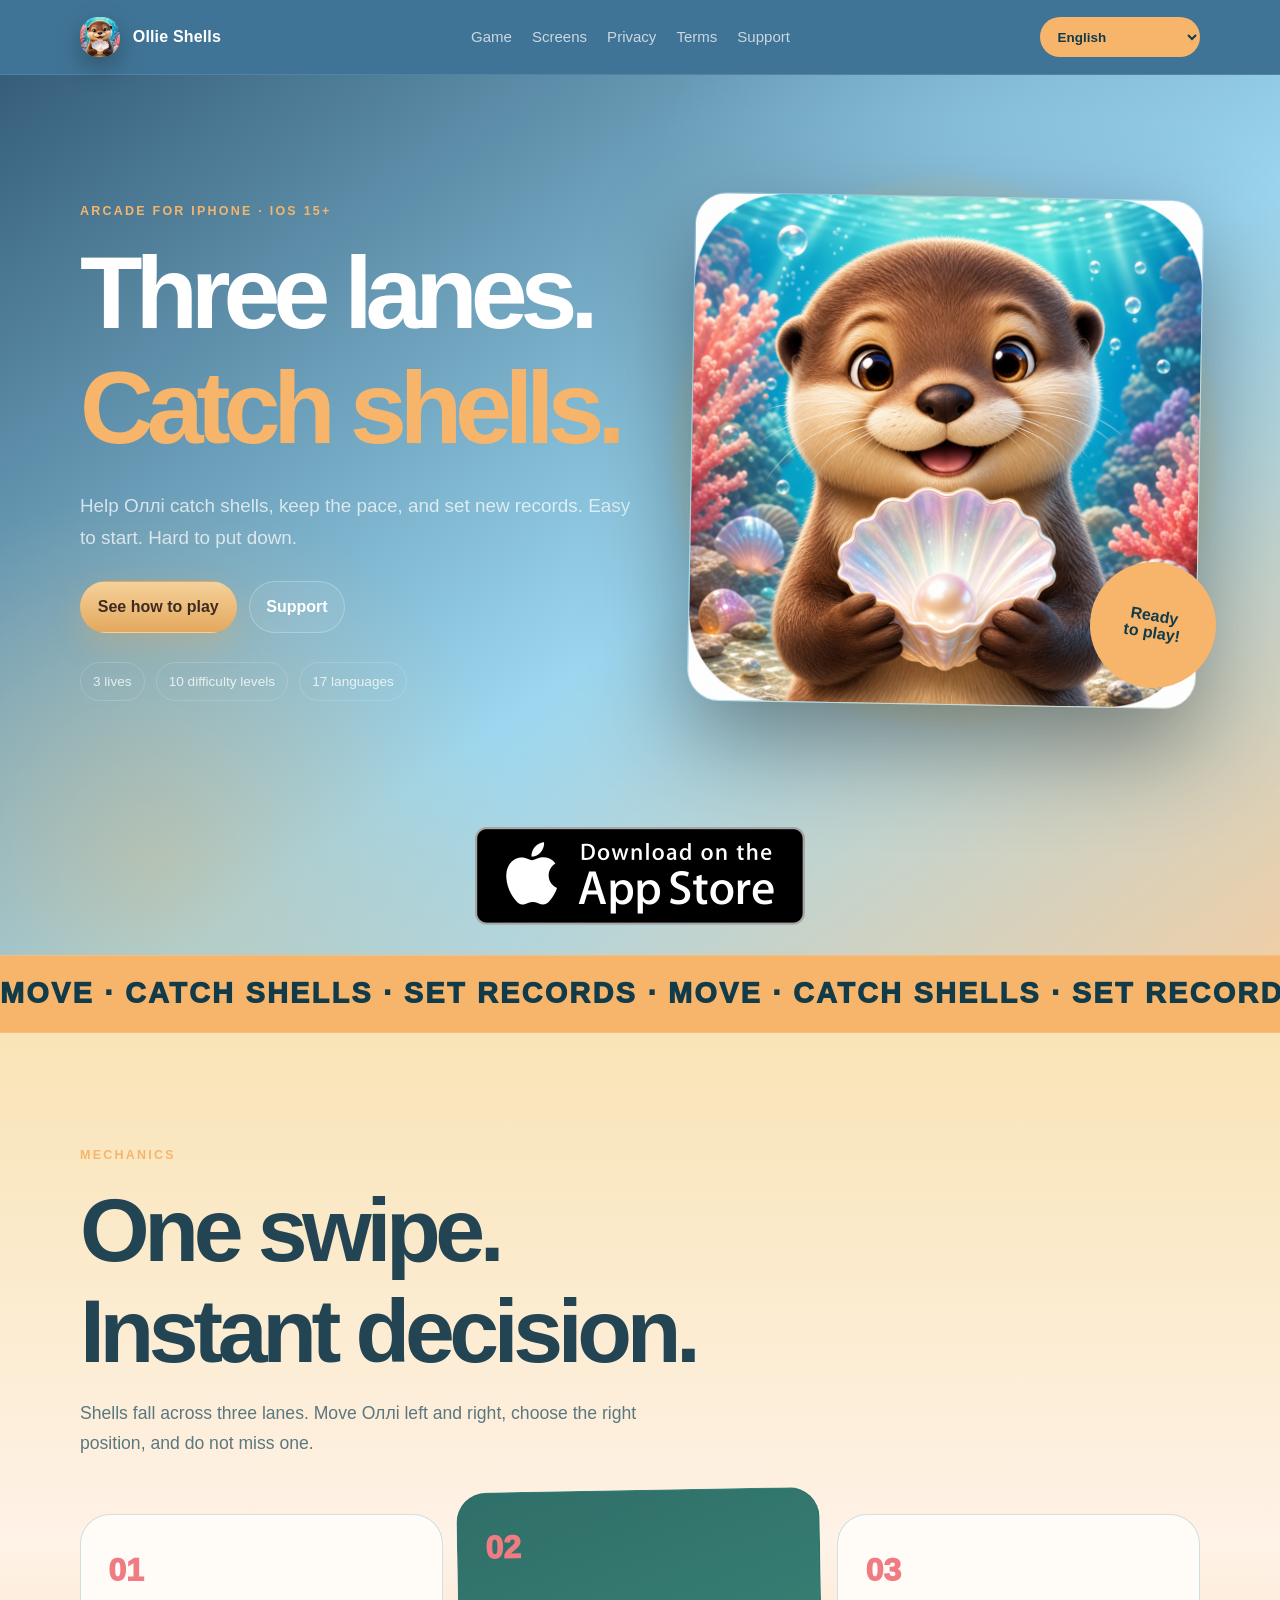
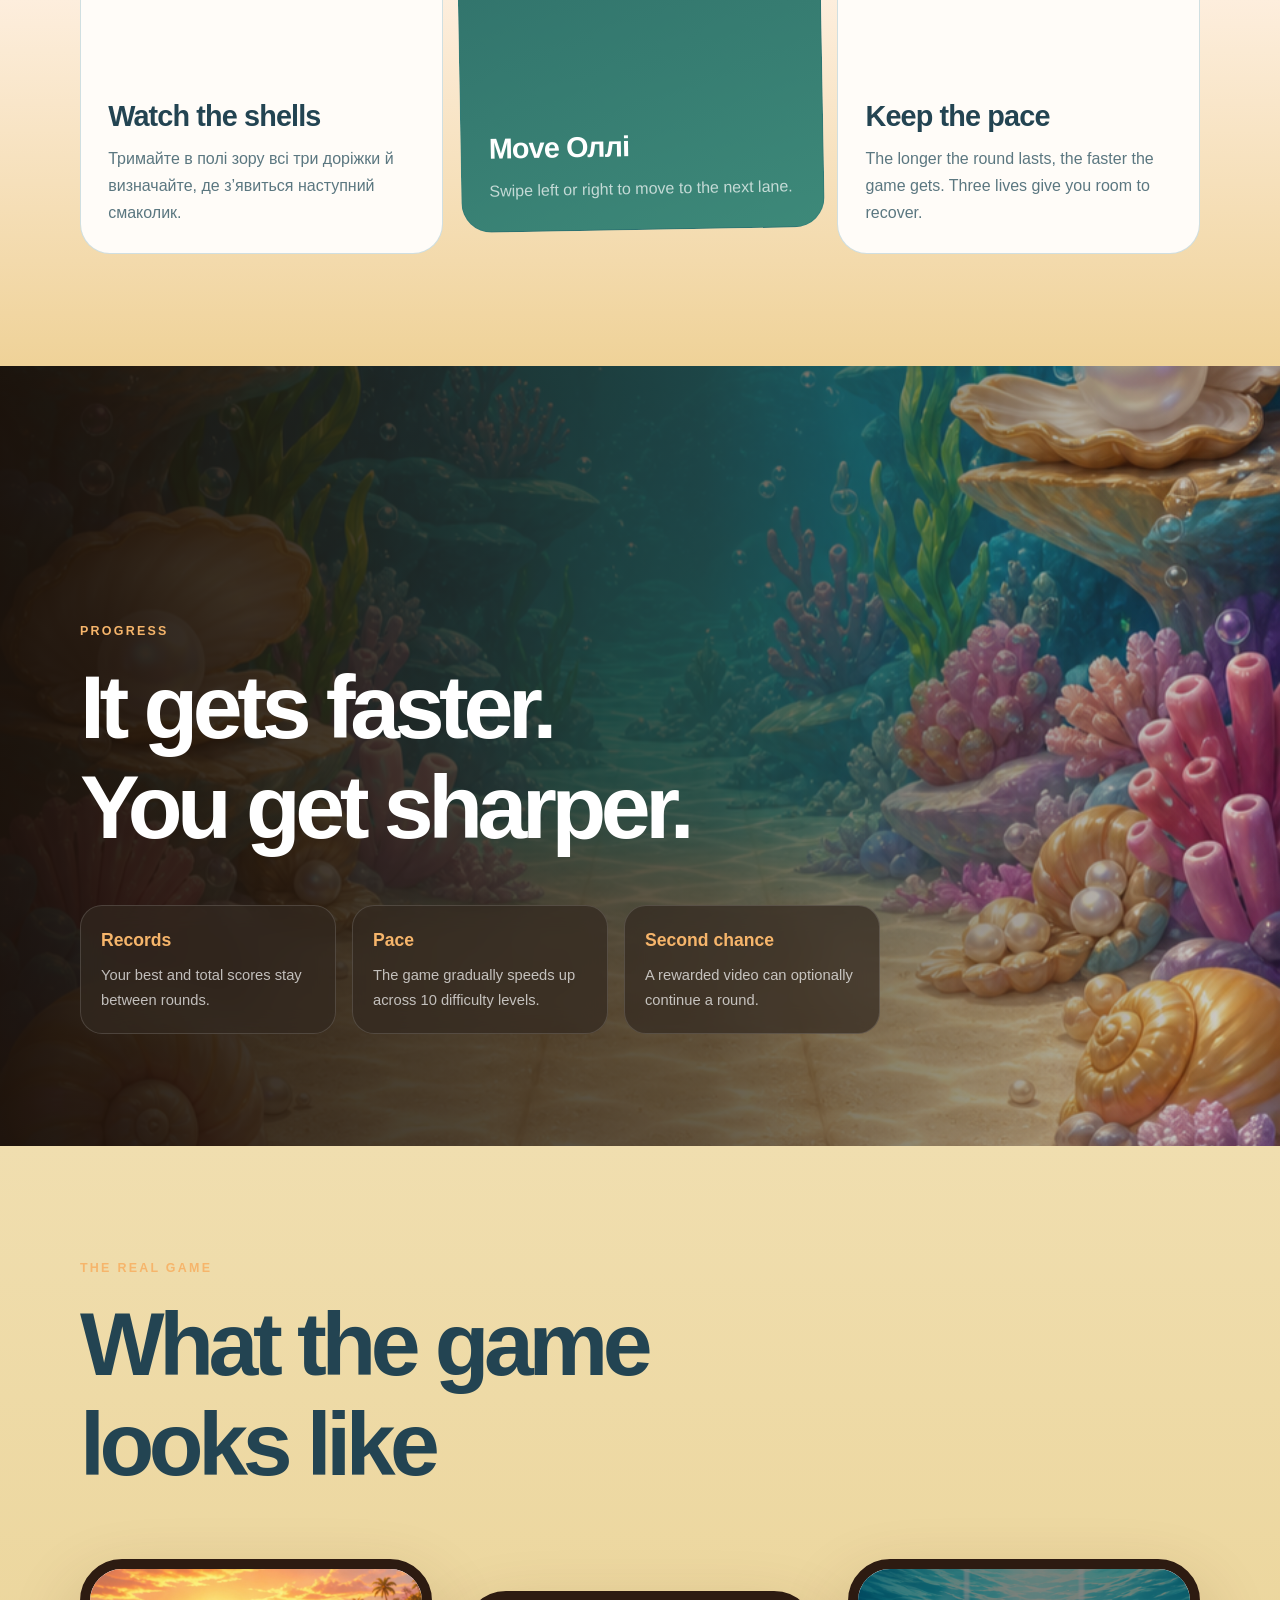
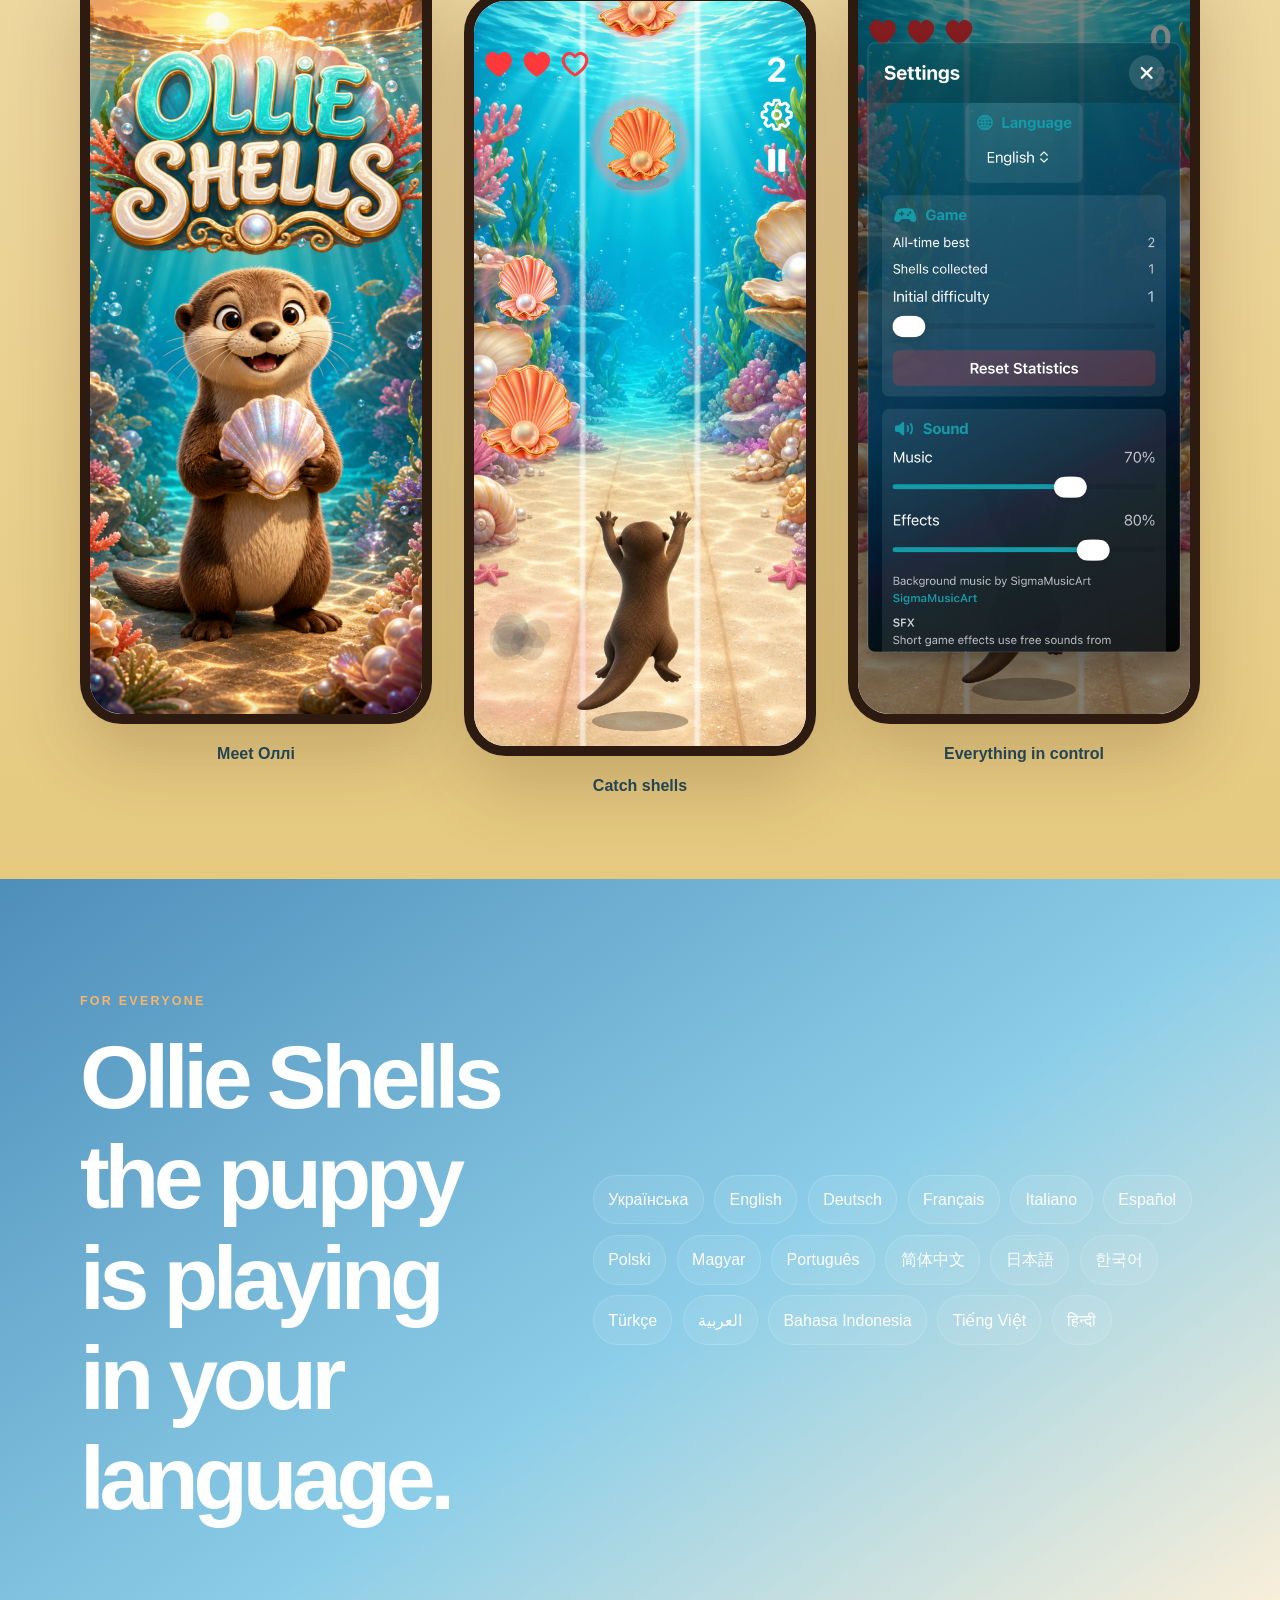
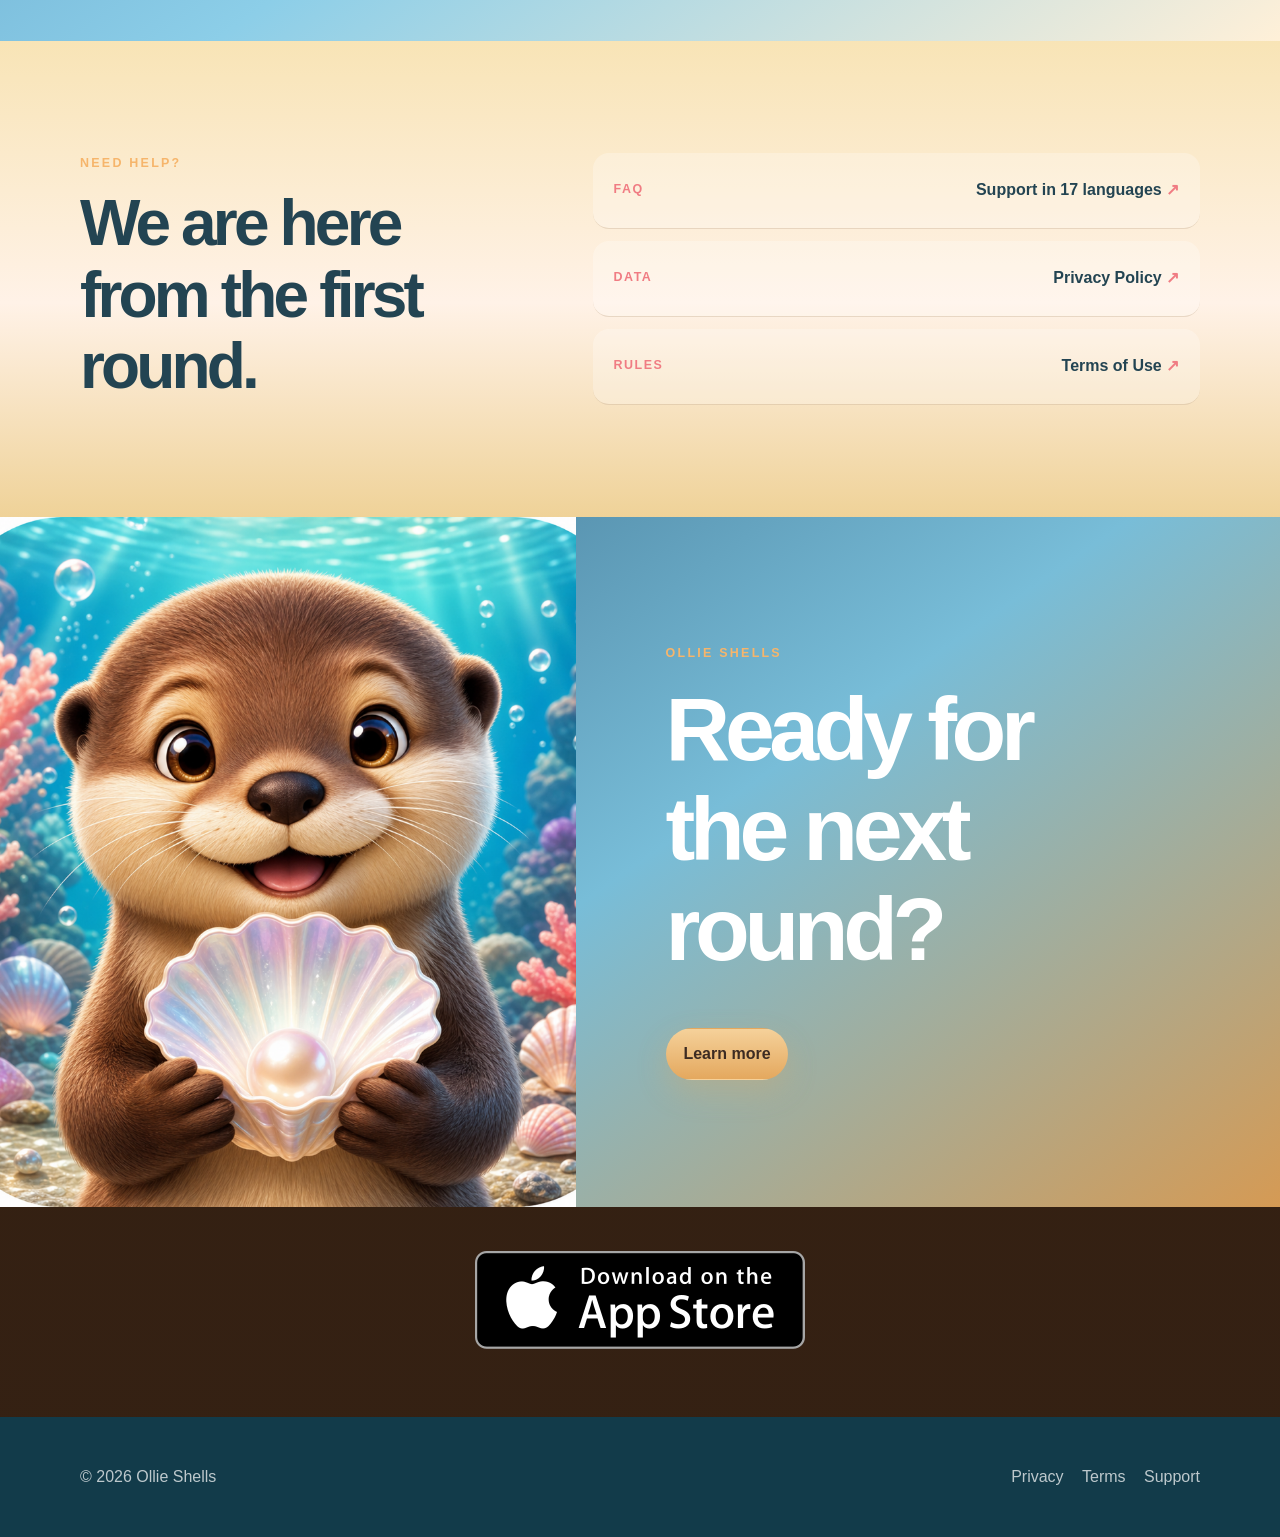
==== index.html @ 3561f8f3 "Publish initial GitHub Pages site" ====
<!doctype html>
<html lang="uk">
<head>
  <meta charset="utf-8">
  <meta name="viewport" content="width=device-width, initial-scale=1">
  <meta name="theme-color" content="#146A80">
  <meta name="description" content="Видреня Оллі — аркадна гра для iPhone, де Видреня Оллі збирає Мушлі на трьох доріжках.">
  <meta property="og:title" content="Видреня Оллі — мобільна аркада">
  <meta property="og:description" content="Три доріжки. Хрумкі Мушлі. Одне дуже спритне Видреня Оллі.">
  <meta property="og:image" content="images/ollieShellsIcon.png">
  <title>Видреня Оллі — мобільна аркада</title>
  <link rel="icon" type="image/png" href="images/ollieShellsIcon.png">
  <link rel="apple-touch-icon" href="images/ollieShellsIcon.png">
  <link rel="stylesheet" href="site.css?v=20260728-7">
</head>
<body class="home">
  <a class="skip-link" href="#main">Перейти до вмісту</a>
  <header class="topbar">
    <div class="shell topbar-inner">
      <a class="brand" href="index.html"><img class="brand-logo" src="images/ollieShellsIcon.png" alt=""><span>Видреня Оллі</span></a>
      <nav class="nav" aria-label="Навігація сайту">
        <a class="nav-link" href="#game">Гра</a>
        <a class="nav-link" href="#screens">Екрани</a>
        <a class="nav-link" href="privacy.html">Конфіденційність</a>
        <a class="nav-link" href="terms.html">Умови</a>
        <a class="nav-link" href="support.html">Підтримка</a>
      </nav>
      <div class="language-control site-language-control" data-language-control>
        <label for="language-select">Мова сайту</label>
        <select id="language-select" data-language-select aria-label="Мова сайту"></select>
      </div>
    </div>
  </header>

  <main id="main">
    <section class="game-hero">
      <div class="shell game-hero-grid">
        <div class="hero-copy">
          <p class="game-kicker">Аркада для iPhone · iOS 15+</p>
          <h1>Три доріжки.<br><em>Лови мушлі.</em></h1>
          <p class="hero-summary">Допоможіть видреняті Оллі ловити мушлі, тримати темп і ставити нові рекорди. Просто почати. Неможливо вчасно зупинитися.</p>
          <div class="hero-actions">
            <a class="button primary" href="#game">Дивитися, як грати</a>
            <a class="button ghost" href="support.html">Підтримка</a>
          </div>
          <div class="hero-facts"><span>3 життя</span><span>10 рівнів складності</span><span>17 мов</span></div>
        </div>
        <div class="hero-character">
          <div class="sun-disc"></div>
          <img src="images/ollieShellsIcon.png" alt="Мультяшне Видреня Оллі тримає мушлю">
          <span class="hero-sticker">Готовий<br>до гри!</span>
        </div>
      </div>
      <section class="app-store-band app-store-band-top" aria-label="App Store">
        <div class="shell app-store-band-inner">
          <a class="app-store-badge-link" href="https://apps.apple.com/" target="_blank" rel="noreferrer" aria-label="Download on the App Store">
            <img class="app-store-badge" src="images/appStoreBadge.png" alt="Download on the App Store">
          </a>
        </div>
      </section>
      <div class="marquee" aria-hidden="true"><div>РУХАЙСЯ · ЛОВИ МУШЛІ · СТАВ РЕКОРДИ · РУХАЙСЯ · ЛОВИ МУШЛІ · СТАВ РЕКОРДИ ·</div></div>
    </section>

    <section class="game-section" id="game">
      <div class="shell">
        <div class="section-heading">
          <p class="game-kicker">Механіка</p>
          <h2>Один свайп.<br>Миттєве рішення.</h2>
          <p>Мушлі падають трьома доріжками. Переміщуйте видреня Оллі ліворуч і праворуч, обирайте правильну позицію та не пропускайте жодної.</p>
        </div>
        <div class="mechanic-grid">
          <article class="mechanic-card"><span>01</span><h3>Стежте за мушлями</h3><p>Тримайте в полі зору всі три доріжки й визначайте, де з’явиться наступний смаколик.</p></article>
          <article class="mechanic-card featured"><span>02</span><h3>Рухайте видреня Оллі</h3><p>Проведіть пальцем ліворуч або праворуч, щоб перейти на сусідню доріжку.</p></article>
          <article class="mechanic-card"><span>03</span><h3>Тримайте темп</h3><p>Що довше триває раунд, то швидша гра. Три життя дають шанс виправити помилку.</p></article>
        </div>
      </div>
    </section>

    <section class="battle-section">
      <div class="battle-backdrop" role="img" aria-label="Затишна ігрова кімната з ліжком і розкиданими іграшками"></div>
      <div class="shell battle-copy">
        <p class="game-kicker">Прогрес</p>
        <h2>Стає швидше.<br>Ви стаєте точнішими.</h2>
        <div class="battle-points">
          <div><strong>Рекорди</strong><span>Найкращий і загальний рахунок зберігаються між раундами.</span></div>
          <div><strong>Темп</strong><span>Гра поступово прискорюється протягом 10 рівнів складності.</span></div>
          <div><strong>Другий шанс</strong><span>Винагороджуване відео дозволяє добровільно продовжити раунд.</span></div>
        </div>
      </div>
    </section>

    <section class="game-section screens-section" id="screens">
      <div class="shell">
        <div class="section-heading wide">
          <div><p class="game-kicker">Справжня гра</p><h2>Як виглядає гра</h2></div>
          <p>Видреня Оллі, мушлі, три доріжки та зручні налаштування — саме так гра виглядає на iPhone.</p>
        </div>
        <div class="phone-gallery" aria-label="Скриншоти Видреня Оллі">
          <figure class="phone phone-tall"><div class="phone-screen"><img src="images/screenshotSplash.png?v=20260727-4" alt="Лонч-екран Видреня Оллі" loading="lazy"></div><figcaption>Знайомство з видреням Оллі</figcaption></figure>
          <figure class="phone phone-center"><div class="phone-screen"><img src="images/screenshotGameplay.png?v=20260728-6" alt="Ігровий раунд із мушлями на трьох доріжках" loading="lazy"></div><figcaption>Лови мушлі</figcaption></figure>
          <figure class="phone phone-tall"><div class="phone-screen"><img src="images/screenshotSettings.png?v=20260727-4" alt="" loading="lazy"></div><figcaption>Усе під контролем</figcaption></figure>
        </div>
      </div>
    </section>

    <section class="languages-band">
      <div class="shell languages-grid">
        <div><p class="game-kicker">Для всіх</p><h2>Видреня Оллі грає<br>вашою мовою.</h2></div>
        <div class="language-cloud" aria-label="Підтримувані мови">
          <span>Українська</span><span>English</span><span>Deutsch</span><span>Français</span><span>Italiano</span><span>Español</span><span>Polski</span><span>Magyar</span><span>Português</span><span>简体中文</span><span>日本語</span><span>한국어</span><span>Türkçe</span><span>العربية</span><span>Bahasa Indonesia</span><span>Tiếng Việt</span><span>हिन्दी</span>
        </div>
      </div>
    </section>

    <section class="game-section support-strip">
      <div class="shell support-strip-grid">
        <div><p class="game-kicker">Потрібна допомога?</p><h2>Ми поруч із першого раунду.</h2></div>
        <div class="support-links">
          <a href="support.html"><span>FAQ</span><strong>Підтримка 17 мовами</strong></a>
          <a href="privacy.html"><span>Дані</span><strong>Політика конфіденційності</strong></a>
          <a href="terms.html"><span>Правила</span><strong>Умови використання</strong></a>
        </div>
      </div>
    </section>

    <section class="final-game-cta">
      <img src="images/ollieShellsIcon.png" alt="" aria-hidden="true">
      <div><p class="game-kicker">Видреня Оллі</p><h2>Готові до<br>наступного раунду?</h2><a class="button primary" href="support.html">Дізнатися більше</a></div>
    </section>

    <section class="app-store-band app-store-band-bottom" aria-label="App Store">
      <div class="shell app-store-band-inner">
        <a class="app-store-badge-link" href="https://apps.apple.com/" target="_blank" rel="noreferrer" aria-label="Download on the App Store">
          <img class="app-store-badge" src="images/appStoreBadge.png" alt="Download on the App Store">
        </a>
      </div>
    </section>
  </main>

  <footer class="footer"><div class="shell footer-inner"><span>© 2026 <span>Видреня Оллі</span></span><div class="footer-links"><a href="privacy.html">Конфіденційність</a><a href="terms.html">Умови</a><a href="support.html">Підтримка</a></div></div></footer>
  <script src="pageTranslationsV3.js?v=20260728-4" defer></script>
  <script src="siteI18n.js?v=20260728-1" defer></script>
  <script src="arcadeCompliance.js?v=20260728-1" defer></script>
</body>
</html>
---- site.css ----
:root {
  --ink: #123B4A;
  --navy: #146A80;
  --blue: #55D6DA;
  --blue-light: #CFF7F6;
  --paper: #FFF2E7;
  --paper-2: #FFFCF8;
  --text: #234452;
  --muted: #5B7780;
  --line: rgba(20, 106, 128, .2);
  --yellow: #F6B56B;
  --orange: #F07C83;
  --teal: #55D6DA;
  --sand: #EDB997;
  --white: #FFFFFF;
  --shadow: rgba(91, 64, 48, .16);
  --max: 1120px;
  --reading: 790px;
}

* {
  box-sizing: border-box;
}

html {
  scroll-behavior: smooth;
}

body {
  margin: 0;
  color: var(--text);
  background:
    radial-gradient(circle at 14% 14%, rgba(228, 184, 120, .30), transparent 20rem),
    radial-gradient(circle at 86% 20%, rgba(148, 203, 234, .28), transparent 26rem),
    radial-gradient(circle at 50% 92%, rgba(201, 135, 78, .14), transparent 30rem),
    linear-gradient(180deg, #FFFDF7 0%, var(--paper) 54%, #D7ECF7 100%);
  font-family: "Avenir Next", "Trebuchet MS", "Segoe UI", sans-serif;
  line-height: 1.7;
  text-rendering: optimizeLegibility;
  -webkit-font-smoothing: antialiased;
}

a {
  color: inherit;
  text-decoration: none;
}

a:not(.brand):not(.nav-link):not(.button):not(.page-card) {
  text-decoration-color: rgba(116, 77, 37, 0.42);
  text-underline-offset: 0.18em;
}

.shell {
  width: min(var(--max), calc(100% - 32px));
  margin-inline: auto;
}

.skip-link {
  position: fixed;
  top: 12px;
  left: 12px;
  z-index: 100;
  padding: 0.65rem 0.9rem;
  border-radius: 999px;
  color: var(--white);
  background: var(--ink);
  transform: translateY(-180%);
}

.skip-link:focus {
  transform: none;
}

.topbar {
  position: sticky;
  top: 0;
  z-index: 50;
  border-bottom: 1px solid rgba(255, 255, 255, 0.1);
  color: var(--white);
  background: rgba(18, 59, 74, 0.93);
  backdrop-filter: blur(22px) saturate(140%);
}

.topbar-inner {
  min-height: 74px;
  display: flex;
  align-items: center;
  justify-content: space-between;
  gap: 1.5rem;
}

.brand {
  display: inline-flex;
  align-items: center;
  gap: 0.8rem;
  font-weight: 800;
  letter-spacing: 0.01em;
}

.brand-logo {
  width: 2.5rem;
  height: 2.5rem;
  display: block;
  object-fit: cover;
  border-radius: 18px;
  box-shadow: 0 10px 26px rgba(0, 0, 0, 0.28);
}

.nav {
  display: flex;
  align-items: center;
  gap: 1.25rem;
}

.nav-link {
  color: rgba(255, 255, 255, 0.72);
  font-size: 0.94rem;
  transition: color 160ms ease;
}

.nav-link:hover,
.nav-link[aria-current="page"] {
  color: var(--yellow);
}

.nav-link.button {
  padding: 0.62rem 0.92rem;
  color: var(--ink);
  background: var(--yellow);
  border-radius: 999px;
  font-weight: 800;
}

.legal-hero {
  position: relative;
  overflow: hidden;
  color: var(--white);
  background:
    radial-gradient(circle at 82% 15%, rgba(243, 198, 77, 0.3), transparent 20rem),
    radial-gradient(circle at 12% 88%, rgba(103, 184, 172, 0.24), transparent 24rem),
    linear-gradient(145deg, #6d3e1a, #8d5620 58%, var(--blue));
}

.legal-hero::after {
  content: "";
  position: absolute;
  right: 7%;
  bottom: -5.5rem;
  width: 17rem;
  height: 17rem;
  border: 2.8rem dotted rgba(255, 255, 255, 0.08);
  border-radius: 50%;
  transform: rotate(17deg);
}

.legal-hero-inner {
  position: relative;
  z-index: 1;
  min-height: 400px;
  display: grid;
  align-content: center;
  padding-block: 5.5rem;
}

.legal-hero-inner > * {
  min-width: 0;
}

.legal-hero h1 {
  overflow-wrap: normal;
  word-break: normal;
  hyphens: none;
}

.language-control {
  width: 364px;
  max-width: 100%;
  display: grid;
  grid-template-columns: auto minmax(180px, 1fr);
  align-items: center;
  gap: 0.75rem;
  margin-bottom: 1.5rem;
  padding: 0.45rem 0.5rem 0.45rem 0.85rem;
  border: 1px solid rgba(255, 255, 255, 0.18);
  border-radius: 999px;
  color: rgba(255, 255, 255, 0.75);
  background: rgba(255, 255, 255, 0.07);
  font-size: 0.84rem;
  font-weight: 700;
}

.language-control select {
  width: 100%;
  min-width: 0;
  min-height: 38px;
  padding: 0 2.2rem 0 0.85rem;
  border: 0;
  border-radius: 999px;
  color: var(--ink);
  background: var(--yellow);
  font: inherit;
  font-weight: 800;
  cursor: pointer;
}

[dir="rtl"] .language-control select {
  padding: 0 0.85rem 0 2.2rem;
}

.topbar .language-control {
  flex: 0 0 auto;
  width: auto;
  max-width: none;
  grid-template-columns: 1fr;
  gap: 0;
  margin: 0;
  padding: 0;
  border: 0;
  background: transparent;
}

.topbar .language-control label {
  position: absolute;
  width: 1px;
  height: 1px;
  overflow: hidden;
  clip: rect(0 0 0 0);
  white-space: nowrap;
}

.topbar .language-control select {
  width: 160px;
  min-height: 40px;
  max-width: 180px;
}

.kicker {
  margin: 0 0 0.8rem;
  color: var(--yellow);
  font-size: 0.78rem;
  font-weight: 800;
  letter-spacing: 0.16em;
  text-transform: uppercase;
}

h1,
h2,
h3 {
  line-height: 1.12;
  letter-spacing: -0.03em;
}

h1 {
  max-width: 820px;
  margin: 0;
  font-size: clamp(2.9rem, 7vw, 6.4rem);
}

.legal-hero .lead {
  max-width: 700px;
  margin: 1.25rem 0 0;
  color: rgba(255, 255, 255, 0.74);
  font-size: clamp(1.05rem, 2vw, 1.3rem);
}

.hero-actions {
  display: flex;
  flex-wrap: wrap;
  gap: 0.75rem;
  margin-top: 1.7rem;
}

.button {
  display: inline-flex;
  align-items: center;
  justify-content: center;
  min-height: 48px;
  padding: 0.72rem 1.05rem;
  border: 1px solid transparent;
  border-radius: 999px;
  font-weight: 800;
}

.button.primary {
  color: var(--ink);
  background: linear-gradient(180deg, #ffd86c, #f0c44f);
  box-shadow: 0 12px 30px rgba(243, 198, 77, 0.26);
}

.button.ghost {
  color: var(--white);
  border-color: rgba(255, 255, 255, 0.25);
  background: rgba(255, 255, 255, 0.06);
}

.app-store-band {
  width: 100%;
}

.app-store-band-top {
  padding: 2rem 0 1.85rem;
}

.app-store-band-bottom {
  padding: 2.75rem 0 4.25rem;
}

.app-store-band-inner {
  display: flex;
  justify-content: center;
}

.app-store-badge-link {
  display: inline-block;
}

.app-store-badge {
  display: block;
  width: min(330px, 82vw);
  height: auto;
}

.content-wrap {
  display: grid;
  grid-template-columns: minmax(0, var(--reading)) 220px;
  gap: 4rem;
  align-items: start;
  padding-block: 5rem;
}

.document h2,
.support-section h2 {
  margin: 3.4rem 0 1rem;
  font-size: clamp(1.75rem, 4vw, 2.55rem);
}

.document h2:first-child {
  margin-top: 0;
}

.document h3 {
  margin: 2.2rem 0 0.7rem;
  font-size: 1.2rem;
}

.document p,
.document li {
  color: #675b50;
}

.document a,
.faq a {
  text-decoration: underline;
  text-decoration-thickness: 1px;
}

.document ul {
  padding-left: 1.25rem;
}

.document li + li {
  margin-top: 0.5rem;
}

.summary {
  padding: 1.4rem;
  border: 1px solid rgba(198, 113, 73, 0.26);
  border-radius: 22px;
  background: rgba(243, 198, 77, 0.18);
}

.summary strong {
  display: block;
  margin-bottom: 0.35rem;
  color: var(--text);
}

.toc {
  position: sticky;
  top: 104px;
  padding: 1.25rem;
  border: 1px solid var(--line);
  border-radius: 20px;
  background: rgba(255, 249, 229, 0.9);
}

.toc strong {
  display: block;
  margin-bottom: 0.65rem;
}

.toc a {
  display: block;
  padding: 0.32rem 0;
  color: var(--muted);
  font-size: 0.9rem;
}

.toc a:hover {
  color: var(--text);
}

.support-main {
  padding-block: 5rem;
}

.support-intro {
  display: grid;
  grid-template-columns: repeat(3, 1fr);
  gap: 1rem;
}

.stat-card {
  min-height: 232px;
  padding: 1.4rem;
  border: 1px solid var(--line);
  border-radius: 24px;
  background: rgba(255, 255, 255, 0.58);
}

.stat-card span {
  display: block;
  margin-bottom: 1rem;
  color: var(--orange);
  font-size: 1.75rem;
  font-weight: 900;
}

.stat-card strong {
  display: block;
  font-size: 1.1rem;
}

.stat-card p {
  margin: 0.35rem 0 0;
  color: var(--muted);
}

.support-section {
  max-width: 900px;
  margin-inline: auto;
}

.faq {
  display: grid;
  gap: 0.7rem;
}

.faq details {
  border: 1px solid var(--line);
  border-radius: 18px;
  background: rgba(255, 255, 255, 0.56);
  overflow: hidden;
}

.faq details[open] {
  background: var(--white);
  box-shadow: 0 14px 36px rgba(95, 50, 13, 0.09);
}

.faq summary {
  position: relative;
  padding: 1.05rem 3.2rem 1.05rem 1.15rem;
  cursor: pointer;
  list-style: none;
  font-weight: 800;
}

.faq summary::-webkit-details-marker {
  display: none;
}

.faq summary::after {
  content: "+";
  position: absolute;
  top: 50%;
  right: 1.15rem;
  width: 1.65rem;
  height: 1.65rem;
  display: grid;
  place-items: center;
  border-radius: 50%;
  color: var(--ink);
  background: var(--yellow);
  transform: translateY(-50%);
}

.faq details[open] summary::after {
  content: "−";
}

.faq-answer {
  padding: 0 1.15rem 1.15rem;
  color: #675b50;
}

.faq-answer p {
  margin: 0;
}

.link-grid {
  display: grid;
  grid-template-columns: repeat(2, 1fr);
  gap: 1rem;
  margin-top: 4rem;
}

.page-card {
  position: relative;
  min-height: 170px;
  padding: 1.35rem;
  border-radius: 24px;
  color: var(--white);
  background: linear-gradient(145deg, #6c3c19, #2f6f69);
  box-shadow: var(--shadow);
}

.page-card span {
  color: var(--yellow);
  font-size: 0.78rem;
  font-weight: 800;
  letter-spacing: 0.12em;
  text-transform: uppercase;
}

.page-card strong {
  display: block;
  margin-top: 1.7rem;
  font-size: 1.35rem;
}

.page-card::after {
  content: "↗";
  position: absolute;
  right: 1.25rem;
  bottom: 1.15rem;
  color: var(--teal);
  font-size: 1.5rem;
}

.updated {
  margin-top: 3rem;
  color: var(--muted);
  font-size: 0.9rem;
}

.footer {
  color: rgba(255, 255, 255, 0.72);
  background: #20120c;
}

.footer-inner {
  min-height: 120px;
  display: flex;
  align-items: center;
  justify-content: space-between;
  gap: 1.5rem;
}

.footer-links {
  display: flex;
  flex-wrap: wrap;
  justify-content: flex-end;
  gap: 1.15rem;
}

.footer a:hover {
  color: var(--yellow);
}

@media (max-width: 920px) {
  .topbar-inner {
    position: relative;
    min-height: 0;
    display: grid;
    grid-template-columns: minmax(0, 1fr) auto;
    align-items: center;
    gap: 0.65rem 0.85rem;
    padding-block: 0.75rem 0.6rem;
  }

  .topbar .language-control {
    grid-column: 2;
    grid-row: 1;
    width: auto;
  }

  .topbar .language-control select {
    width: 138px;
    max-width: 34vw;
  }

  .nav {
    grid-column: 1 / -1;
    grid-row: 2;
    width: 100%;
    gap: 0.85rem;
    overflow-x: auto;
    padding-bottom: 0.15rem;
  }

  .nav-link {
    white-space: nowrap;
  }

  .nav-link.button {
    display: none;
  }
}

@media (max-width: 820px) {
  .legal-hero-inner {
    min-height: 350px;
    padding-block: 4rem;
  }

  .content-wrap {
    grid-template-columns: 1fr;
    gap: 2rem;
  }

  .toc {
    position: static;
    grid-row: 1;
  }

  .support-intro {
    grid-template-columns: 1fr;
  }
}

@media (max-width: 600px) {
  h1 {
    font-size: 3rem;
  }

  .link-grid {
    grid-template-columns: 1fr;
  }

  .footer-inner {
    align-items: flex-start;
    flex-direction: column;
    padding-block: 2rem;
  }

  .footer-links {
    justify-content: flex-start;
  }
}

@media (prefers-reduced-motion: reduce) {
  html {
    scroll-behavior: auto;
  }
}

/* Home page */
.home {
  color: var(--white);
  background:
    radial-gradient(circle at 16% 10%, rgba(243, 198, 77, 0.18), transparent 18rem),
    linear-gradient(180deg, #23160e 0%, #352113 100%);
}

.home .topbar {
  background: rgba(44, 26, 16, 0.9);
}

.game-hero {
  overflow: hidden;
  background:
    radial-gradient(circle at 80% 18%, rgba(243, 198, 77, 0.34), transparent 24rem),
    radial-gradient(circle at 14% 78%, rgba(103, 184, 172, 0.2), transparent 22rem),
    linear-gradient(145deg, #3b2415, #92561b 62%, var(--blue));
}

.game-hero-grid {
  min-height: 720px;
  display: grid;
  grid-template-columns: 1.05fr 0.95fr;
  align-items: center;
  gap: 3rem;
  padding-block: 5rem 3rem;
}

.game-kicker {
  margin: 0 0 0.9rem;
  color: var(--yellow);
  font-size: 0.78rem;
  font-weight: 900;
  letter-spacing: 0.18em;
  text-transform: uppercase;
}

.hero-copy h1 {
  margin: 0;
  font-size: clamp(4rem, 8vw, 7.5rem);
  letter-spacing: -0.07em;
}

.hero-copy h1 em {
  color: var(--yellow);
  font-style: normal;
}

.hero-summary {
  max-width: 650px;
  margin: 1.5rem 0 0;
  color: rgba(255, 255, 255, 0.72);
  font-size: 1.18rem;
}

.hero-facts {
  display: flex;
  flex-wrap: wrap;
  gap: 0.7rem;
  margin-top: 1.8rem;
}

.hero-facts span {
  padding: 0.45rem 0.75rem;
  border: 1px solid rgba(255, 255, 255, 0.16);
  border-radius: 999px;
  color: rgba(255, 255, 255, 0.78);
  font-size: 0.85rem;
}

.hero-character {
  position: relative;
  min-height: 570px;
  display: grid;
  place-items: center;
}

.hero-character img {
  position: relative;
  z-index: 2;
  width: min(100%, 560px);
  border-radius: 32px;
  border: 1px solid rgba(255, 255, 255, 0.18);
  box-shadow: 0 36px 100px rgba(0, 0, 0, 0.42);
  transform: rotate(1deg);
}

.sun-disc {
  position: absolute;
  width: 480px;
  height: 480px;
  border-radius: 50%;
  background: radial-gradient(circle, rgba(255, 246, 214, 0.96) 0%, rgba(243, 198, 77, 0.92) 44%, rgba(243, 198, 77, 0.18) 72%, transparent 74%);
  filter: blur(4px);
  box-shadow: 0 0 0 34px rgba(243, 198, 77, 0.1);
}

.hero-sticker {
  position: absolute;
  z-index: 3;
  right: -1rem;
  bottom: 3rem;
  width: 126px;
  height: 126px;
  display: grid;
  place-items: center;
  border-radius: 50%;
  color: var(--ink);
  background: var(--yellow);
  font-weight: 900;
  line-height: 1.05;
  text-align: center;
  transform: rotate(9deg);
}

.marquee {
  overflow: hidden;
  border-block: 1px solid rgba(255, 255, 255, 0.12);
  color: var(--ink);
  background: var(--yellow);
  font-size: clamp(1rem, 2.5vw, 1.8rem);
  font-weight: 950;
  letter-spacing: 0.08em;
  white-space: nowrap;
}

.marquee div {
  width: max-content;
  padding-block: 0.85rem;
  animation: ticker 22s linear infinite;
}

@keyframes ticker {
  to { transform: translateX(-50%); }
}

.game-section {
  padding-block: 7rem;
  color: var(--text);
  background: linear-gradient(180deg, #f8e4b6, var(--paper) 55%, #efd298);
}

.section-heading {
  max-width: 760px;
}

.section-heading h2,
.battle-copy h2,
.languages-grid h2,
.support-strip h2,
.final-game-cta h2 {
  margin: 0;
  font-size: clamp(3rem, 7vw, 6.4rem);
  letter-spacing: -0.06em;
}

.section-heading > p:last-child {
  max-width: 620px;
  color: var(--muted);
  font-size: 1.1rem;
}

.section-heading.wide {
  max-width: none;
  display: grid;
  grid-template-columns: 1.25fr 0.75fr;
  align-items: end;
  gap: 3rem;
}

.mechanic-grid {
  display: grid;
  grid-template-columns: repeat(3, 1fr);
  gap: 1rem;
  margin-top: 3.5rem;
}

.mechanic-card {
  min-height: 340px;
  display: flex;
  flex-direction: column;
  padding: 1.7rem;
  border: 1px solid var(--line);
  border-radius: 30px;
  background: var(--paper-2);
}

.mechanic-card.featured {
  color: var(--white);
  background: linear-gradient(160deg, #2f6f69, #3d8979);
  transform: translateY(-1.5rem) rotate(-1deg);
}

.mechanic-card > span {
  color: var(--orange);
  font-size: 2rem;
  font-weight: 950;
}

.mechanic-card h3 {
  margin: auto 0 0.75rem;
  font-size: 1.8rem;
}

.mechanic-card p {
  margin: 0;
  color: var(--muted);
}

.mechanic-card.featured p {
  color: rgba(255, 255, 255, 0.7);
}

.battle-section {
  position: relative;
  min-height: 780px;
  display: grid;
  align-items: end;
  overflow: hidden;
  background: var(--ink);
}

.battle-backdrop {
  position: absolute;
  inset: 0;
  background:
    linear-gradient(90deg, rgba(28, 18, 10, 0.96), rgba(40, 28, 14, 0.72) 55%, rgba(40, 28, 14, 0.18)),
    url("images/background.png") center 56% / cover;
}

.battle-copy {
  position: relative;
  z-index: 2;
  padding-block: 7rem;
}

.battle-copy h2 {
  max-width: 850px;
}

.battle-points {
  max-width: 800px;
  display: grid;
  grid-template-columns: repeat(3, 1fr);
  gap: 1rem;
  margin-top: 3rem;
}

.battle-points div {
  padding: 1.25rem;
  border: 1px solid rgba(255, 255, 255, 0.14);
  border-radius: 22px;
  background: rgba(51, 41, 32, 0.7);
  backdrop-filter: blur(12px);
}

.battle-points strong,
.battle-points span {
  display: block;
}

.battle-points strong {
  color: var(--yellow);
  font-size: 1.1rem;
}

.battle-points span {
  margin-top: 0.45rem;
  color: rgba(255, 255, 255, 0.7);
  font-size: 0.92rem;
}

.screens-section {
  overflow: hidden;
  background: linear-gradient(180deg, #f0deaf 0%, #e5c97f 100%);
}

.phone-gallery {
  display: grid;
  grid-template-columns: repeat(3, 1fr);
  align-items: center;
  gap: 2rem;
  margin-top: 4rem;
}

.phone {
  margin: 0;
  text-align: center;
}

.phone-screen {
  aspect-ratio: 1206 / 2622;
  overflow: hidden;
  border: 10px solid #2d1b11;
  border-radius: 42px;
  background: #fff;
  box-shadow: 0 30px 70px rgba(91, 51, 20, 0.24);
}

.phone-screen img {
  width: 100%;
  height: 100%;
  object-fit: cover;
}

.phone-screen.crop-top img {
  height: 116%;
  object-position: center bottom;
}

.phone-center {
  transform: translateY(2rem);
}

.phone figcaption {
  margin-top: 1rem;
  font-weight: 900;
}

.languages-band {
  padding-block: 7rem;
  background: linear-gradient(145deg, #2f6f69, #4e8f83 52%, #7fb3a6);
}

.languages-grid {
  display: grid;
  grid-template-columns: 0.85fr 1.15fr;
  gap: 4rem;
  align-items: center;
}

.language-cloud {
  display: flex;
  flex-wrap: wrap;
  gap: 0.65rem;
}

.language-cloud span {
  padding: 0.65rem 0.9rem;
  border: 1px solid rgba(255, 255, 255, 0.15);
  border-radius: 999px;
  background: rgba(255, 255, 255, 0.07);
}

.support-strip-grid {
  display: grid;
  grid-template-columns: 0.85fr 1.15fr;
  gap: 4rem;
}

.support-strip h2 {
  font-size: clamp(2.6rem, 5vw, 4.8rem);
}

.support-links {
  display: grid;
  gap: 0.75rem;
}

.support-links a {
  min-height: 76px;
  display: flex;
  align-items: center;
  justify-content: space-between;
  gap: 1rem;
  padding: 1.15rem 1.3rem;
  border-bottom: 1px solid rgba(132, 82, 28, 0.18);
  background: rgba(255, 255, 255, 0.25);
  border-radius: 16px;
}

.support-links span {
  color: var(--orange);
  font-size: 0.78rem;
  font-weight: 900;
  letter-spacing: 0.12em;
  text-transform: uppercase;
}

.support-links strong::after {
  content: " ↗";
  color: var(--orange);
}

.final-game-cta {
  min-height: 690px;
  display: grid;
  grid-template-columns: 0.9fr 1.1fr;
  align-items: center;
  overflow: hidden;
  color: var(--white);
  background: linear-gradient(145deg, #21140d, #5a3316 52%, #2f6f69);
}

.final-game-cta > img {
  width: 100%;
  height: 690px;
  object-fit: cover;
  object-position: center 30%;
}

.final-game-cta > div {
  padding: 4rem 7vw;
}

.final-game-cta .button {
  margin-top: 3rem;
}

.topbar,
.home .topbar { background: rgba(66, 123, 160, .92); }
.button.primary { color: #3D2B22; background: linear-gradient(180deg, #F5D19A, #E4A85E); box-shadow: 0 12px 30px rgba(228, 168, 94, .3); }
.game-hero { background: radial-gradient(circle at 82% 16%, rgba(148, 203, 234, .52), transparent 25rem), radial-gradient(circle at 12% 82%, rgba(228, 184, 120, .45), transparent 23rem), linear-gradient(145deg, #355E7A, #9BD7F0 54%, #F7CEA0); }
.languages-band { background: linear-gradient(145deg, #4E8EBA, #8CCEE8 55%, #FFF0D8); }
.final-game-cta { background: linear-gradient(145deg, #3C6E8C, #78BDD8 50%, #D59A54); }

@media (max-width: 900px) {
  .game-hero-grid,
  .section-heading.wide,
  .languages-grid,
  .support-strip-grid {
    grid-template-columns: 1fr;
  }

  .game-hero-grid {
    padding-top: 4rem;
  }

  .mechanic-grid,
  .battle-points {
    grid-template-columns: 1fr;
  }

  .mechanic-card.featured {
    transform: none;
  }

  .phone-gallery {
    display: flex;
    width: auto;
    margin-inline: calc(50% - 50vw);
    padding: 1rem 5vw 4rem;
    overflow-x: auto;
    scroll-padding-inline: 5vw;
    scroll-snap-type: x mandatory;
    scrollbar-width: thin;
  }

  .phone {
    min-width: 260px;
    scroll-snap-align: center;
  }

  .phone-center {
    transform: none;
  }

  .final-game-cta {
    grid-template-columns: 1fr;
  }

  .final-game-cta > img {
    height: 480px;
  }
}

@media (max-width: 600px) {
  .support-links a {
    min-height: 94px;
  }

  .game-hero-grid {
    min-height: 0;
  }

  .hero-character {
    min-height: 420px;
  }

  .sun-disc {
    width: 330px;
    height: 330px;
  }

  .hero-sticker {
    right: 0;
    width: 100px;
    height: 100px;
  }

  .game-section,
  .languages-band {
    padding-block: 5rem;
  }

  .phone-gallery {
    gap: 1rem;
  }

  .phone {
    min-width: min(78vw, 300px);
  }

  .phone-screen {
    border-width: 6px;
    border-radius: 28px;
  }
}

@media (max-width: 360px) {
  .brand > span:last-child {
    display: none;
  }

  .topbar .language-control select {
    width: 128px;
    max-width: 42vw;
  }
}

/* Support and legal pages share Ollie's coral-and-tide palette. */
.topbar, .home .topbar { background: rgba(66, 123, 160, .94); }
body:not(.home) { background: radial-gradient(circle at 12% 12%, rgba(148, 203, 234, .38), transparent 22rem), radial-gradient(circle at 88% 18%, rgba(247, 206, 160, .32), transparent 24rem), linear-gradient(180deg, #FBFDFF, #E3F2FA 55%, #FBE0B9); }
.legal-hero { background: radial-gradient(circle at 82% 16%, rgba(247, 206, 160, .54), transparent 23rem), linear-gradient(145deg, #355E7A, #72B9D8 54%, #F5C88E); }
.summary { border-color: rgba(78, 142, 186, .3); background: rgba(148, 203, 234, .24); }
.toc, .stat-card, .faq details { border-color: rgba(78, 142, 186, .22); background: rgba(252, 254, 255, .8); }
.faq details[open] { background: #FFFFFF; box-shadow: 0 14px 36px rgba(53, 94, 122, .12); }
.document p, .document li, .faq-answer { color: #405D70; }
.page-card { background: linear-gradient(145deg, #355E7A, #5EA8CE 56%, #E5A764); }
.page-card::after { color: #D7F3FF; }
.footer { background: #123B4A; }
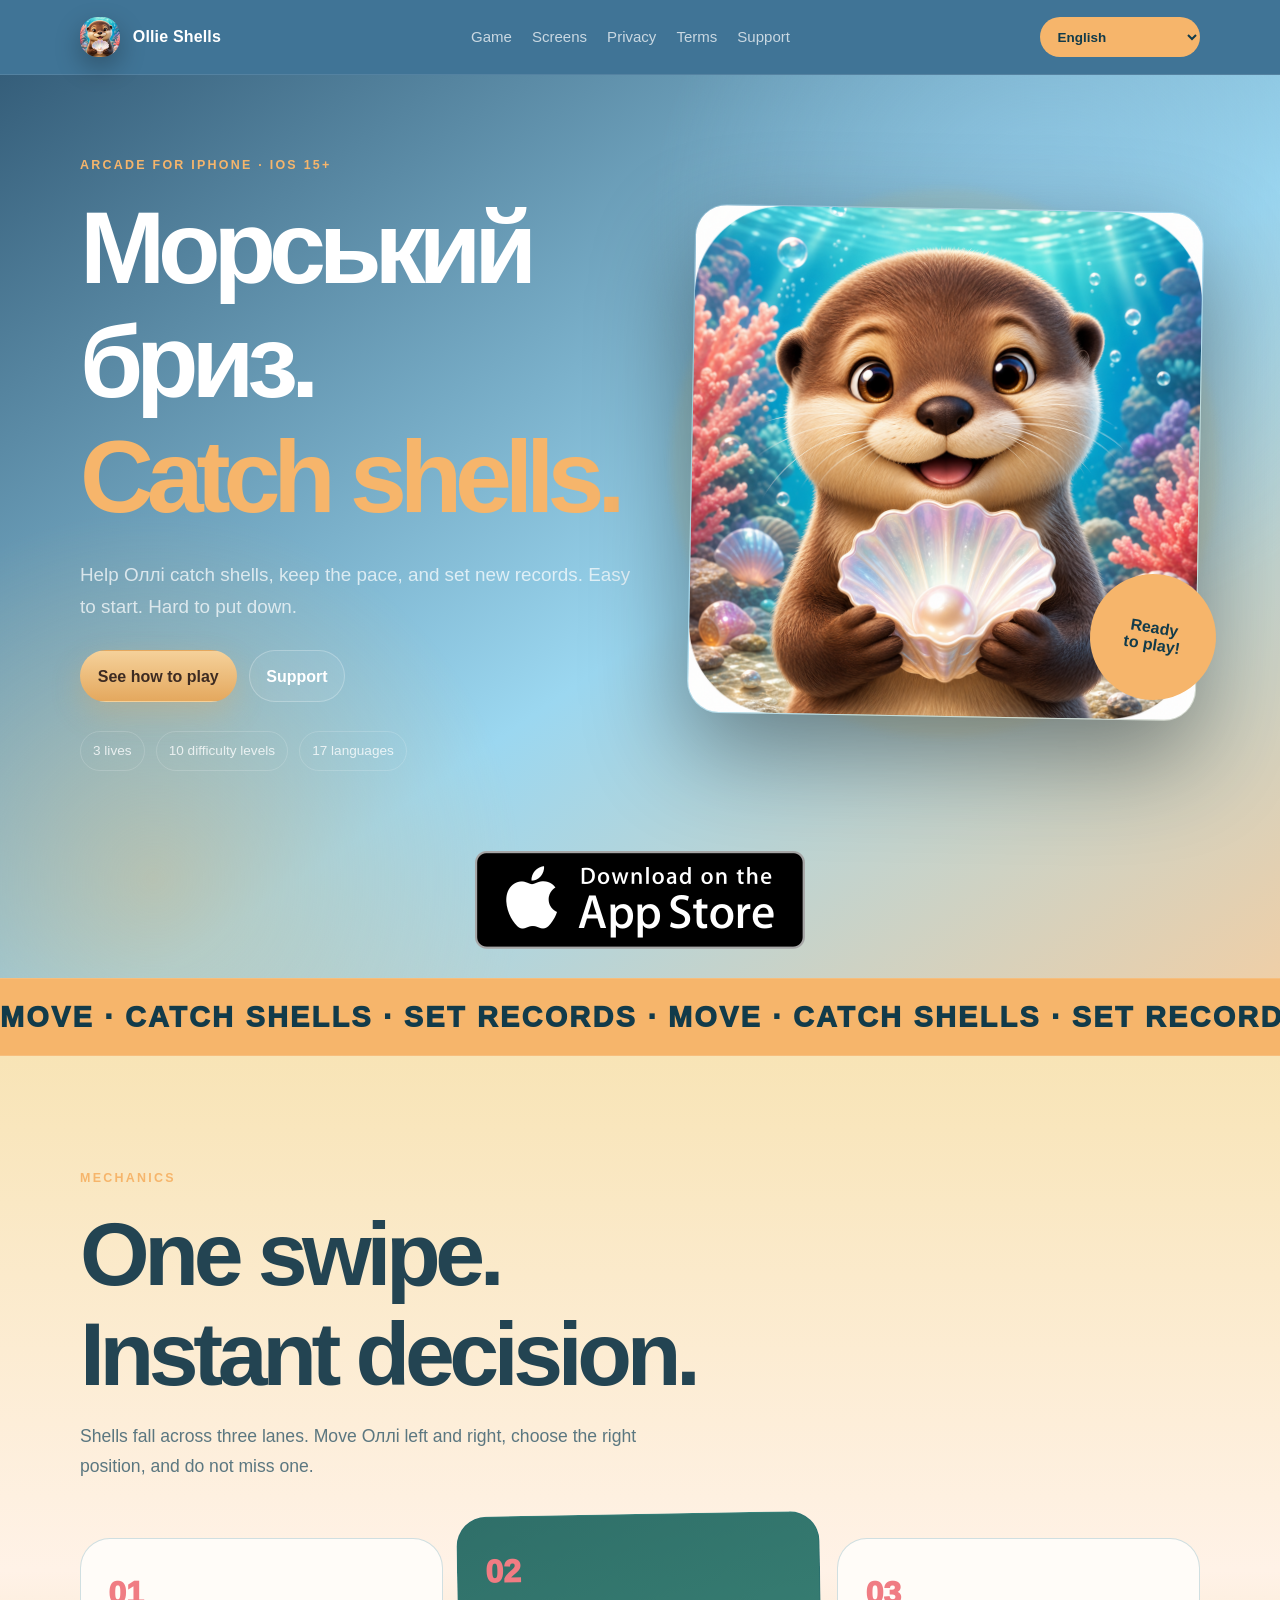
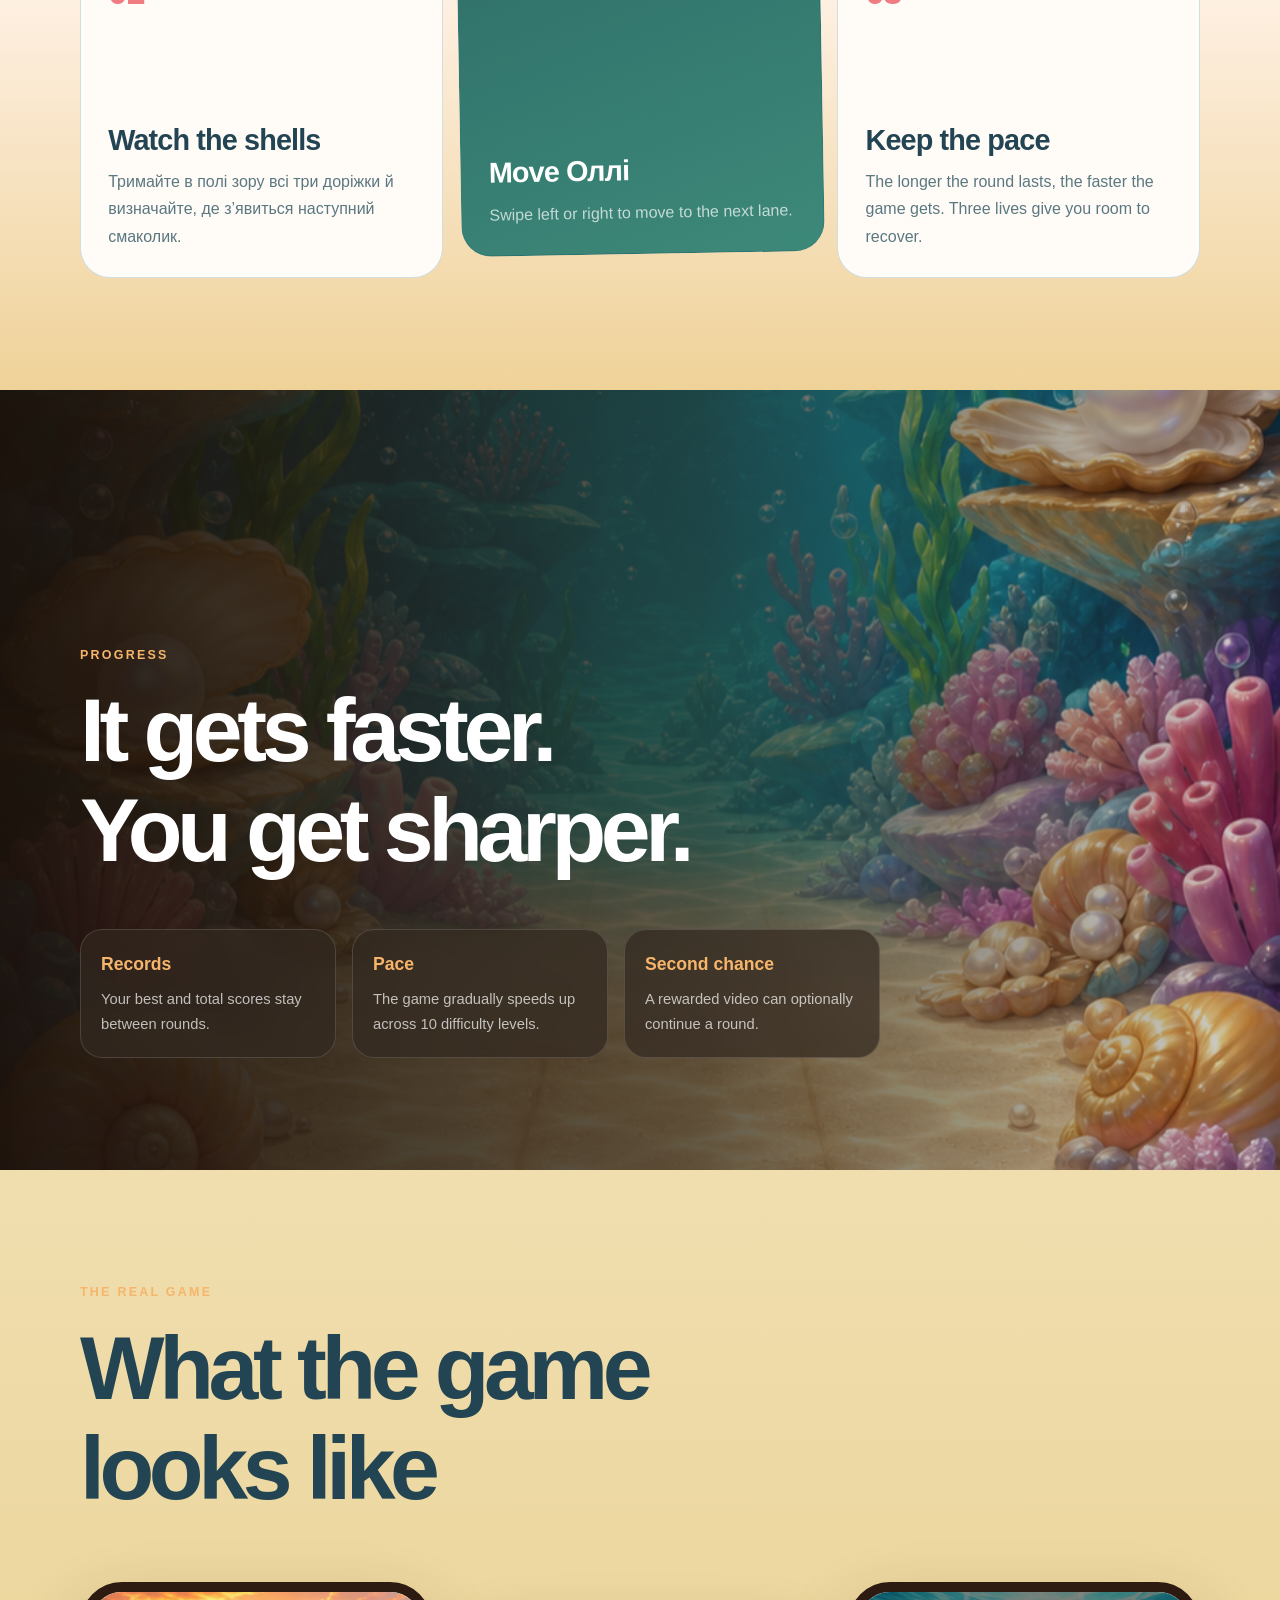
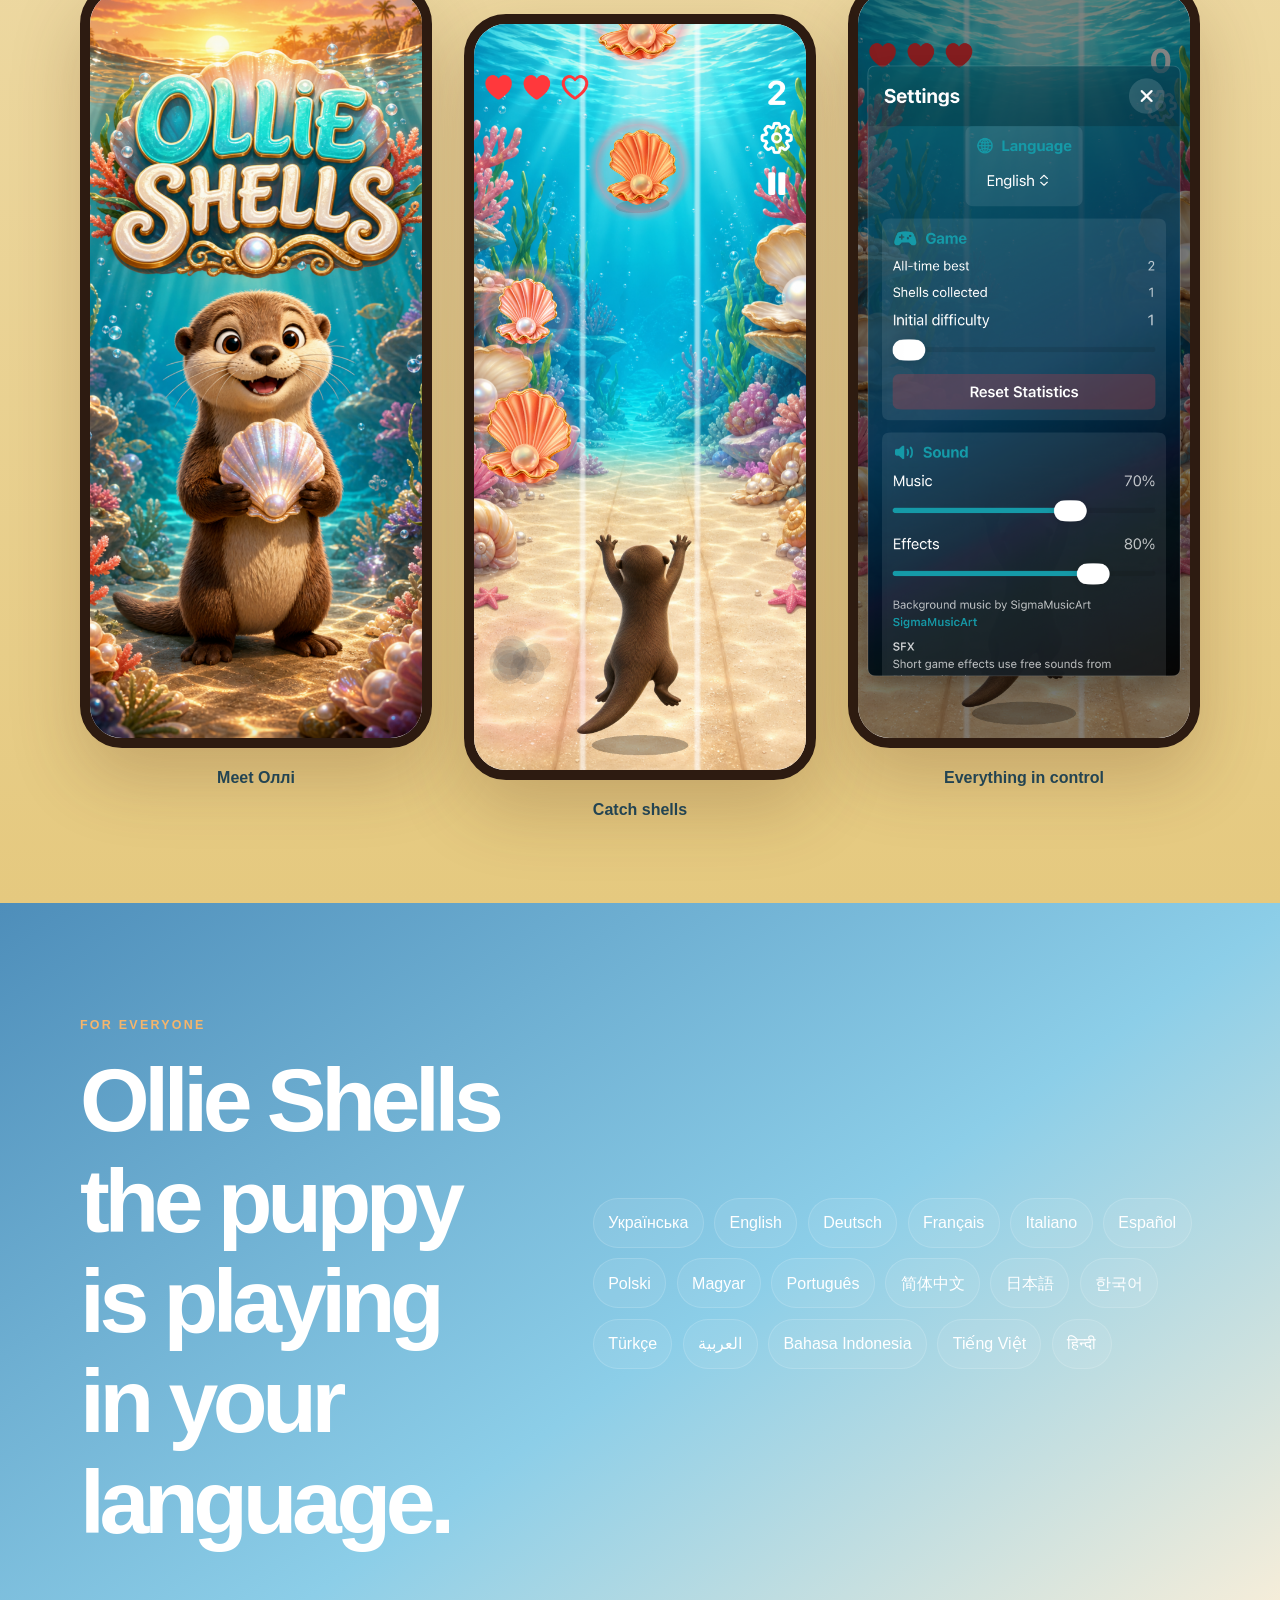
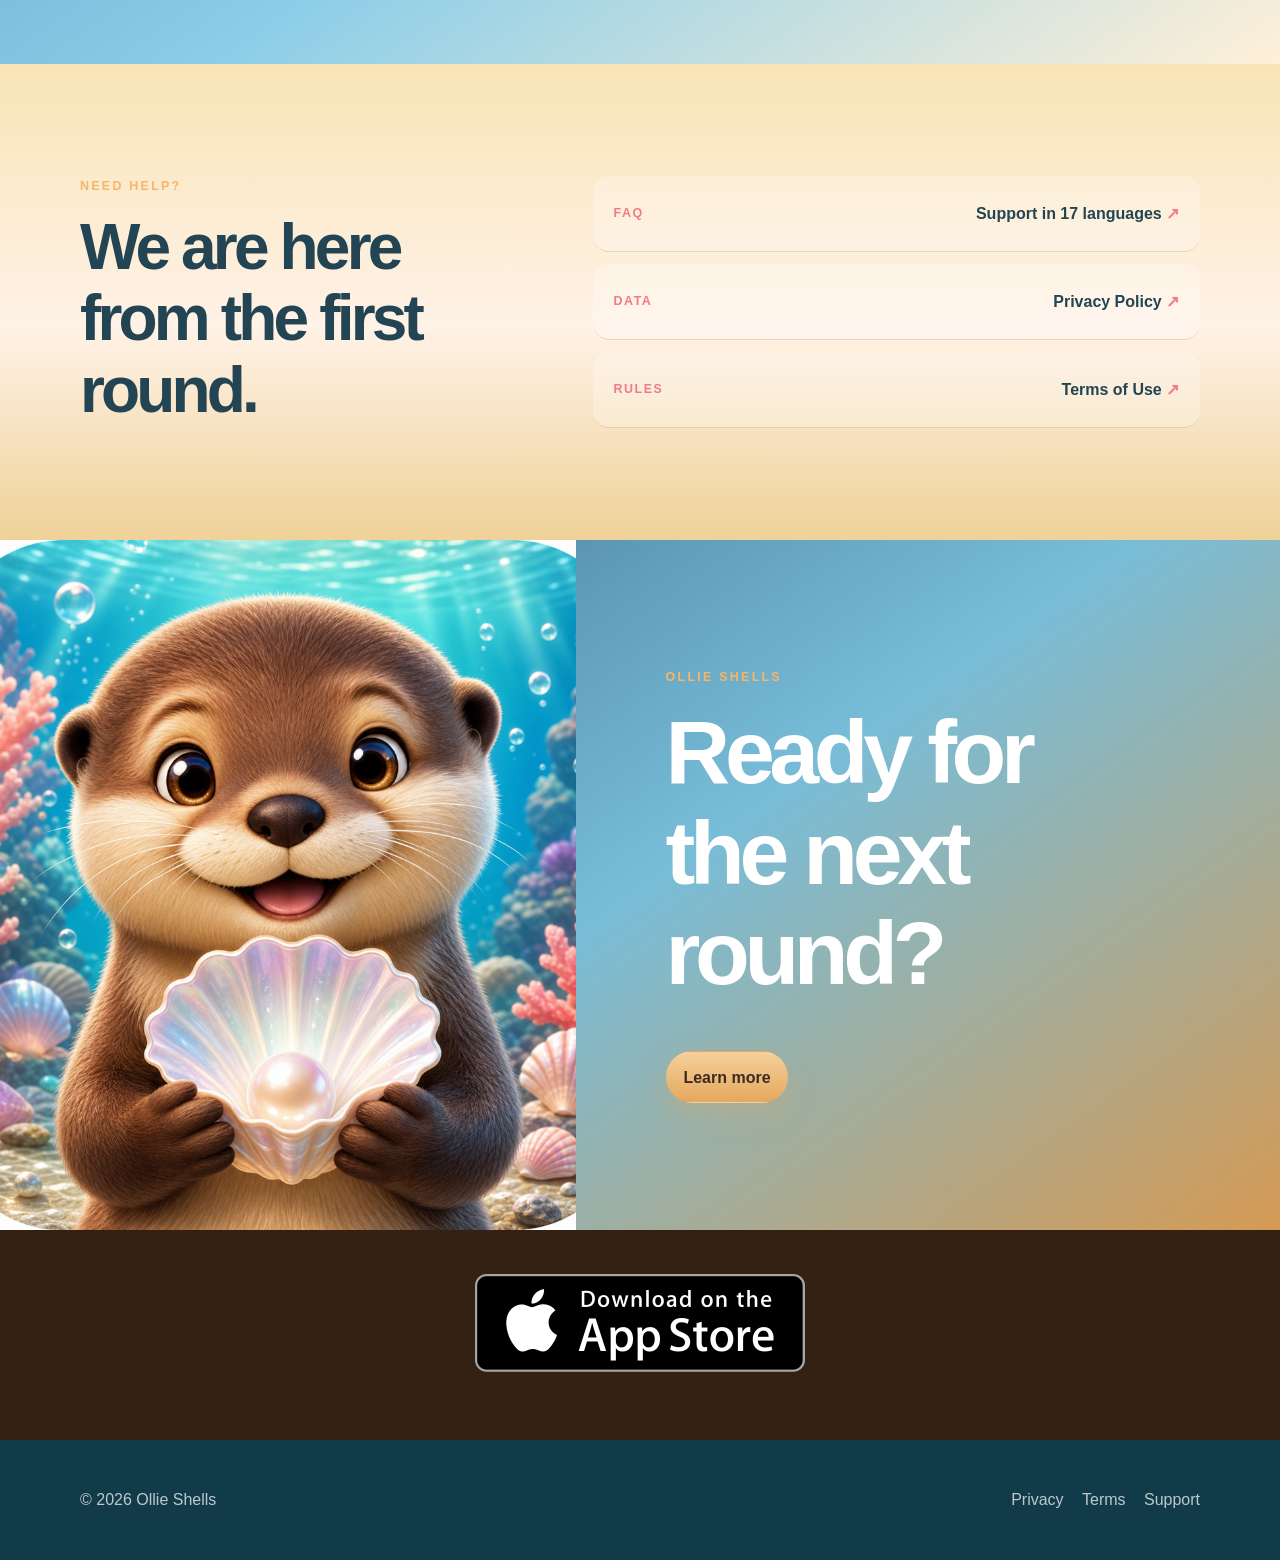
==== commit 7cd47a6f: "Refresh site product copy" ====
--- a/index.html
+++ b/index.html
@@ -4,9 +4,9 @@
   <meta charset="utf-8">
   <meta name="viewport" content="width=device-width, initial-scale=1">
   <meta name="theme-color" content="#146A80">
-  <meta name="description" content="Видреня Оллі — аркадна гра для iPhone, де Видреня Оллі збирає Мушлі на трьох доріжках.">
+  <meta name="description" content="Видреня Оллі — аркадна гра для iPhone, де Видреня Оллі збирає мушлі в морському забігу на трьох доріжках.">
   <meta property="og:title" content="Видреня Оллі — мобільна аркада">
-  <meta property="og:description" content="Три доріжки. Хрумкі Мушлі. Одне дуже спритне Видреня Оллі.">
+  <meta property="og:description" content="Три доріжки. Хрумкі мушлі. Спритне Видреня Оллі.">
   <meta property="og:image" content="images/ollieShellsIcon.png">
   <title>Видреня Оллі — мобільна аркада</title>
   <link rel="icon" type="image/png" href="images/ollieShellsIcon.png">
@@ -37,8 +37,8 @@
       <div class="shell game-hero-grid">
         <div class="hero-copy">
           <p class="game-kicker">Аркада для iPhone · iOS 15+</p>
-          <h1>Три доріжки.<br><em>Лови мушлі.</em></h1>
-          <p class="hero-summary">Допоможіть видреняті Оллі ловити мушлі, тримати темп і ставити нові рекорди. Просто почати. Неможливо вчасно зупинитися.</p>
+          <h1>Морський бриз.<br><em>Лови мушлі.</em></h1>
+          <p class="hero-summary">Допоможіть Видреняті Оллі мчати вздовж берега, ловити мушлі й тримати темп у морській аркаді.</p>
           <div class="hero-actions">
             <a class="button primary" href="#game">Дивитися, як грати</a>
             <a class="button ghost" href="support.html">Підтримка</a>
